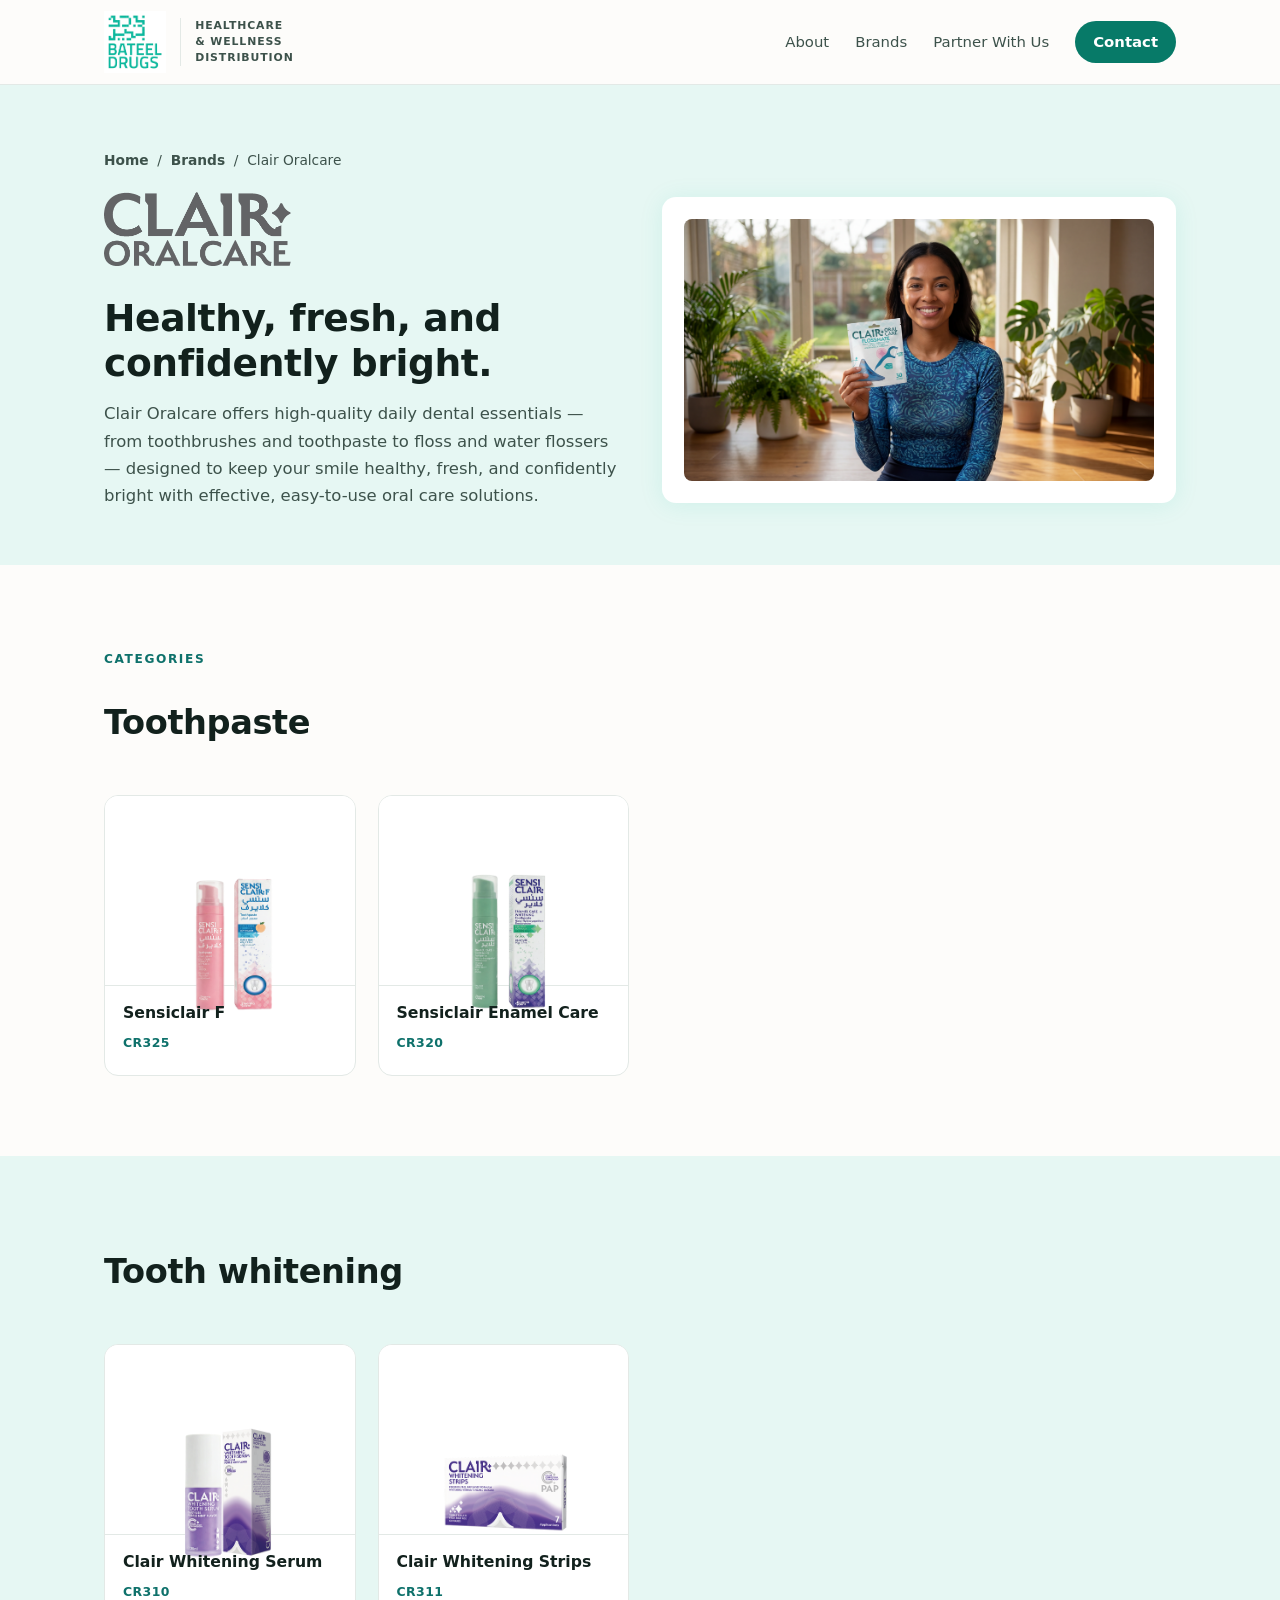
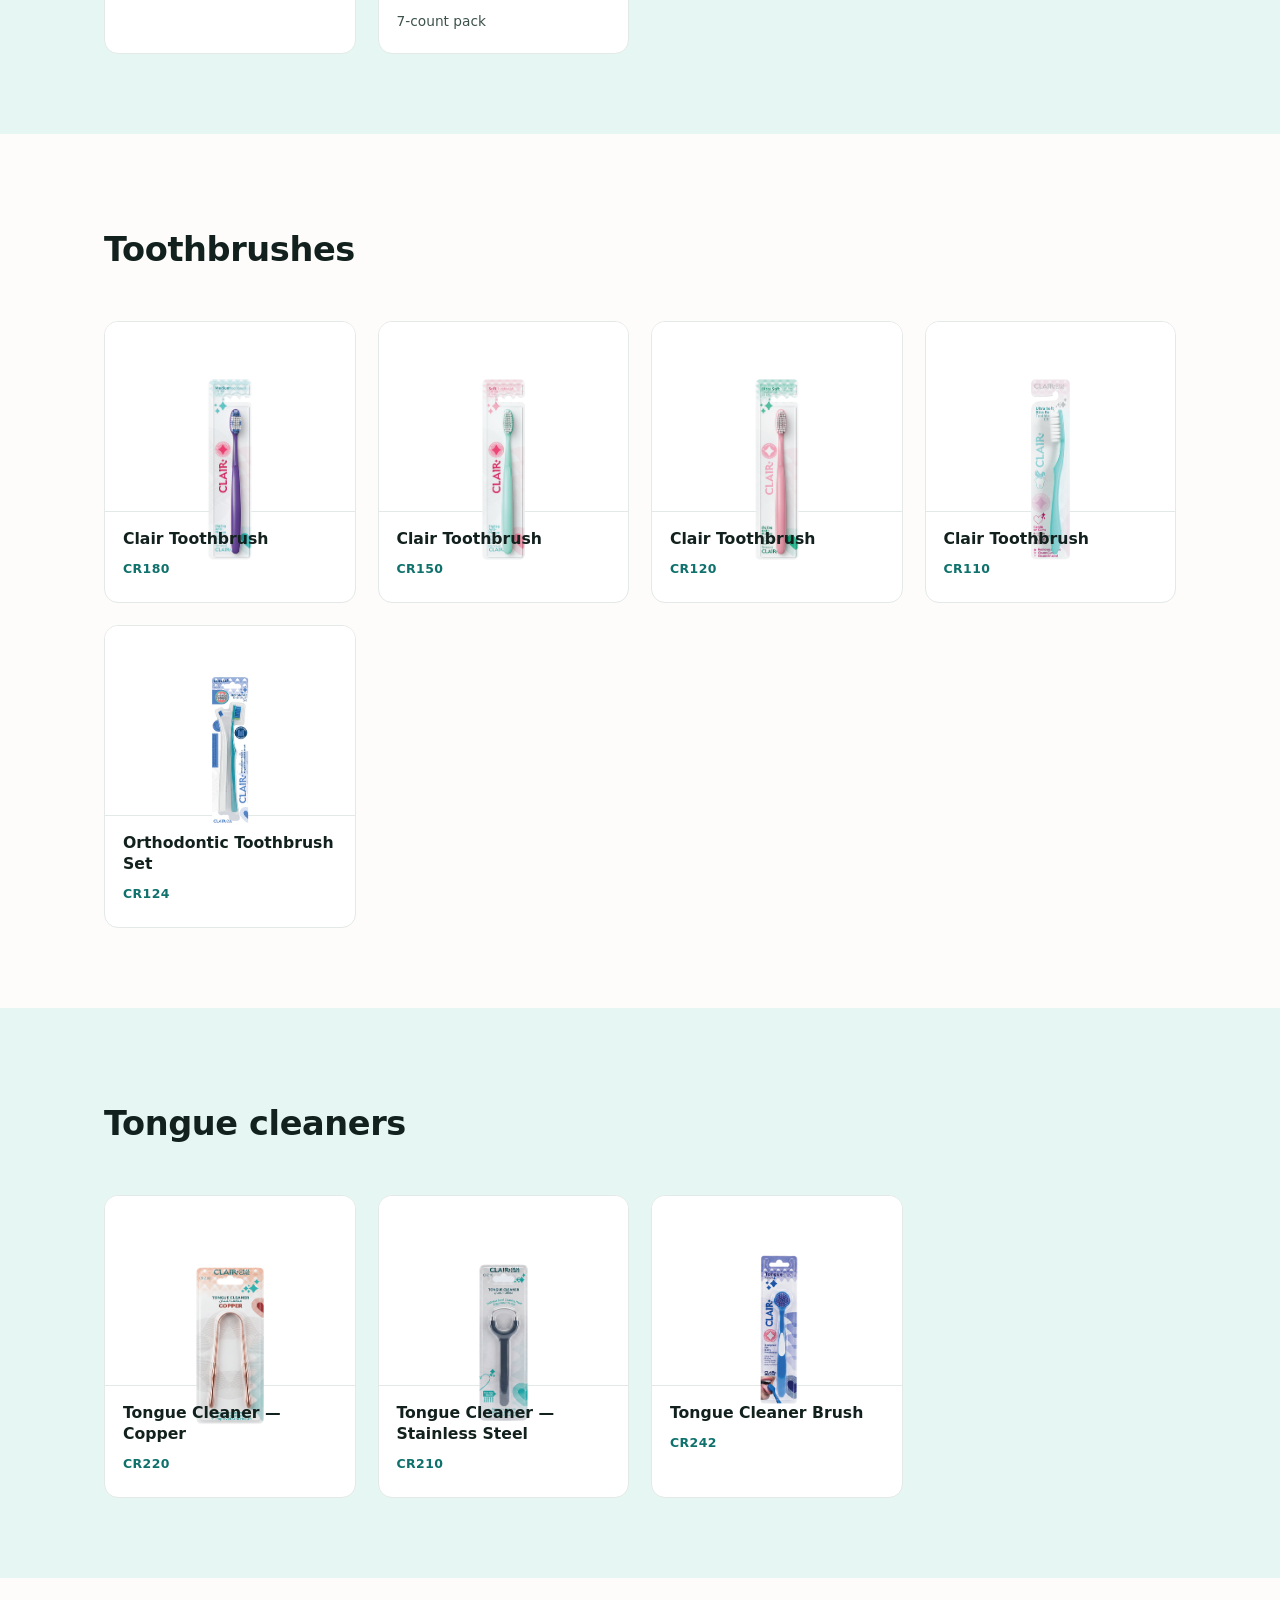
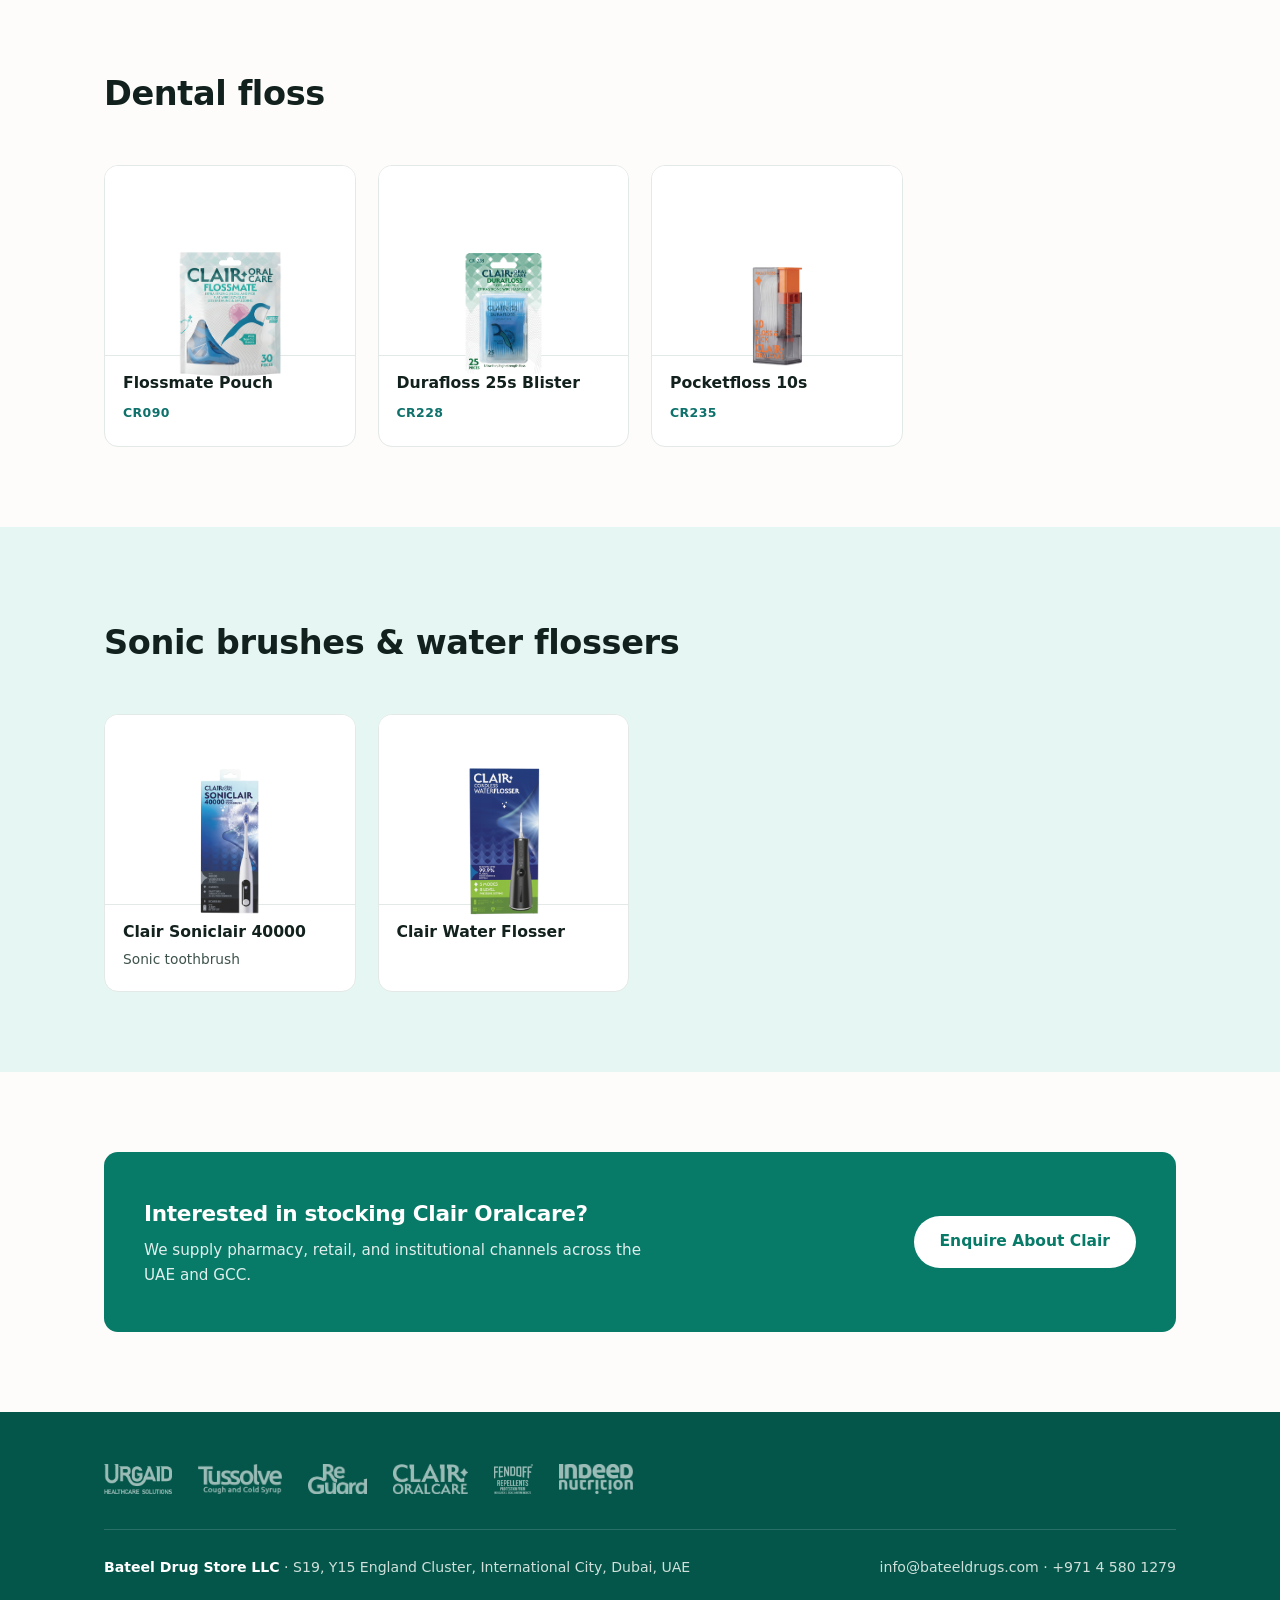
==== clair.html @ 85e7dc7b "Add brand detail pages with real logos, product photography and specs Six click-through pages (Urgai" ====
<!DOCTYPE html>
<html lang="en">
<head>
<meta charset="UTF-8">
<meta name="viewport" content="width=device-width, initial-scale=1.0">
<title>Clair Oralcare — Toothpaste, Brushes, Floss &amp; Water Flossers | Bateel Drug Store LLC</title>
<meta name="description" content="Clair Oralcare offers high-quality daily dental essentials — toothbrushes, toothpaste, whitening, tongue cleaners, floss, sonic brushes and water flossers.">
<link rel="icon" type="image/png" href="assets/favicon.png">
<link rel="stylesheet" href="assets/site.css">
<style>:root{--accent:#0e716b;--accent-tint:#e6f7f3}</style>
</head>
<body>

<header id="top">
  <div class="wrap nav">
    <a class="logo" href="index.html">
      <img src="assets/logo.png" alt="Bateel Drugs — Bateel Drug Store LLC">
      <small>Healthcare &amp; Wellness Distribution</small>
    </a>
    <nav class="links">
      <a href="index.html#about">About</a>
      <a href="index.html#brands">Brands</a>
      <a href="index.html#partner">Partner With Us</a>
      <a href="index.html#contact" class="cta">Contact</a>
    </nav>
  </div>
</header>

<section class="bhero">
  <div class="wrap">
    <div class="crumb"><a href="index.html">Home</a> &nbsp;/&nbsp; <a href="index.html#brands">Brands</a> &nbsp;/&nbsp; Clair Oralcare</div>
    <div class="bhero-grid">
      <div>
        <img class="blogo" src="assets/brands/clair.png" alt="Clair Oralcare">
        <h1>Healthy, fresh, and confidently bright.</h1>
        <p>
          Clair Oralcare offers high-quality daily dental essentials — from toothbrushes and toothpaste to floss
          and water flossers — designed to keep your smile healthy, fresh, and confidently bright with effective,
          easy-to-use oral care solutions.
        </p>
      </div>
      <div class="bhero-art">
        <img src="assets/img/clair-banner.png" alt="Clair Oralcare">
      </div>
    </div>
  </div>
</section>

<section>
  <div class="wrap">
    <div class="sec-head">
      <span class="eyebrow">Categories</span>
      <h2>Toothpaste</h2>
    </div>
    <div class="prod-grid">
      <div class="prod">
        <div class="ph"><img src="assets/p/clair-sensiclair-f.png" alt="Sensiclair F toothpaste"></div>
        <div class="info"><h3>Sensiclair F</h3><span class="sku">CR325</span></div>
      </div>
      <div class="prod">
        <div class="ph"><img src="assets/p/clair-sensiclair-en.png" alt="Sensiclair Enamel Care toothpaste"></div>
        <div class="info"><h3>Sensiclair Enamel Care</h3><span class="sku">CR320</span></div>
      </div>
    </div>
  </div>
</section>

<section class="band">
  <div class="wrap">
    <div class="sec-head"><h2>Tooth whitening</h2></div>
    <div class="prod-grid">
      <div class="prod">
        <div class="ph"><img src="assets/p/clair-whiten-serum.png" alt="Clair Whitening Serum"></div>
        <div class="info"><h3>Clair Whitening Serum</h3><span class="sku">CR310</span></div>
      </div>
      <div class="prod">
        <div class="ph"><img src="assets/p/clair-whiten-strips.png" alt="Clair Whitening Strips 7s"></div>
        <div class="info"><h3>Clair Whitening Strips</h3><span class="sku">CR311</span><p>7-count pack</p></div>
      </div>
    </div>
  </div>
</section>

<section>
  <div class="wrap">
    <div class="sec-head"><h2>Toothbrushes</h2></div>
    <div class="prod-grid">
      <div class="prod">
        <div class="ph"><img src="assets/p/clair-cr180.png" alt="Clair CR180 toothbrush"></div>
        <div class="info"><h3>Clair Toothbrush</h3><span class="sku">CR180</span></div>
      </div>
      <div class="prod">
        <div class="ph"><img src="assets/p/clair-cr150.png" alt="Clair CR150 toothbrush"></div>
        <div class="info"><h3>Clair Toothbrush</h3><span class="sku">CR150</span></div>
      </div>
      <div class="prod">
        <div class="ph"><img src="assets/p/clair-cr120.png" alt="Clair CR120 toothbrush"></div>
        <div class="info"><h3>Clair Toothbrush</h3><span class="sku">CR120</span></div>
      </div>
      <div class="prod">
        <div class="ph"><img src="assets/p/clair-cr110.png" alt="Clair CR110 toothbrush"></div>
        <div class="info"><h3>Clair Toothbrush</h3><span class="sku">CR110</span></div>
      </div>
      <div class="prod">
        <div class="ph"><img src="assets/p/clair-cr124-ortho.png" alt="Clair CR124 orthodontic toothbrush set"></div>
        <div class="info"><h3>Orthodontic Toothbrush Set</h3><span class="sku">CR124</span></div>
      </div>
    </div>
  </div>
</section>

<section class="band">
  <div class="wrap">
    <div class="sec-head"><h2>Tongue cleaners</h2></div>
    <div class="prod-grid">
      <div class="prod">
        <div class="ph"><img src="assets/p/clair-cr220-copper.png" alt="Clair CR220 copper tongue cleaner"></div>
        <div class="info"><h3>Tongue Cleaner — Copper</h3><span class="sku">CR220</span></div>
      </div>
      <div class="prod">
        <div class="ph"><img src="assets/p/clair-cr210-steel.png" alt="Clair CR210 stainless steel tongue cleaner"></div>
        <div class="info"><h3>Tongue Cleaner — Stainless Steel</h3><span class="sku">CR210</span></div>
      </div>
      <div class="prod">
        <div class="ph"><img src="assets/p/clair-cr242-brush.png" alt="Clair CR242 tongue cleaner brush"></div>
        <div class="info"><h3>Tongue Cleaner Brush</h3><span class="sku">CR242</span></div>
      </div>
    </div>
  </div>
</section>

<section>
  <div class="wrap">
    <div class="sec-head"><h2>Dental floss</h2></div>
    <div class="prod-grid">
      <div class="prod">
        <div class="ph"><img src="assets/p/clair-cr090-flossmate.png" alt="Clair CR090 Flossmate pouch"></div>
        <div class="info"><h3>Flossmate Pouch</h3><span class="sku">CR090</span></div>
      </div>
      <div class="prod">
        <div class="ph"><img src="assets/p/clair-cr228-durafloss.png" alt="Clair CR228 Durafloss 25s blister"></div>
        <div class="info"><h3>Durafloss 25s Blister</h3><span class="sku">CR228</span></div>
      </div>
      <div class="prod">
        <div class="ph"><img src="assets/p/clair-cr235-pocket.png" alt="Clair CR235 Pocketfloss 10s"></div>
        <div class="info"><h3>Pocketfloss 10s</h3><span class="sku">CR235</span></div>
      </div>
    </div>
  </div>
</section>

<section class="band">
  <div class="wrap">
    <div class="sec-head"><h2>Sonic brushes &amp; water flossers</h2></div>
    <div class="prod-grid">
      <div class="prod">
        <div class="ph"><img src="assets/p/clair-soniclair.png" alt="Clair Soniclair 40000 sonic toothbrush"></div>
        <div class="info"><h3>Clair Soniclair 40000</h3><p>Sonic toothbrush</p></div>
      </div>
      <div class="prod">
        <div class="ph"><img src="assets/p/clair-waterflosser.png" alt="Clair Water Flosser"></div>
        <div class="info"><h3>Clair Water Flosser</h3></div>
      </div>
    </div>
  </div>
</section>

<section>
  <div class="wrap">
    <div class="partner-cta">
      <div>
        <h3>Interested in stocking Clair Oralcare?</h3>
        <p>We supply pharmacy, retail, and institutional channels across the UAE and GCC.</p>
      </div>
      <a class="btn" href="mailto:info@bateeldrugs.com?subject=Clair%20Oralcare%20Enquiry">Enquire About Clair</a>
    </div>
  </div>
</section>

<footer>
  <div class="wrap">
    <div class="foot-brands">
      <a href="urgaid.html"><img src="assets/brands/urgaid.png" alt="Urgaid"></a>
      <a href="tussolve.html"><img src="assets/brands/tussolve.png" alt="Tussolve"></a>
      <a href="reguard.html"><img src="assets/brands/reguard.png" alt="ReGuard"></a>
      <a href="clair.html"><img src="assets/brands/clair.png" alt="Clair Oralcare"></a>
      <a href="fendoff.html"><img src="assets/brands/fendoff.png" alt="FendOff"></a>
      <a href="indeed.html"><img src="assets/brands/indeed.png" alt="Indeed Nutrition"></a>
    </div>
    <div class="foot">
      <div><b>Bateel Drug Store LLC</b> · S19, Y15 England Cluster, International City, Dubai, UAE</div>
      <div><a href="mailto:info@bateeldrugs.com">info@bateeldrugs.com</a> · <a href="tel:+97145801279">+971 4 580 1279</a></div>
    </div>
  </div>
</footer>

</body>
</html>
---- assets/site.css ----
:root{
  --ink:#12211d;
  --ink-soft:#3d524b;
  --brand:#09b89d;
  --teal:#077a68;
  --teal-deep:#05564a;
  --teal-tint:#e6f7f3;
  --gold:#09b89d;
  --gold-soft:#e6f7f3;
  --paper:#fdfcfa;
  --card:#ffffff;
  --line:#e3e9e6;
  --radius:14px;
  --shadow:0 2px 24px rgba(9,184,157,.10);
  --accent:var(--teal);
  --accent-tint:var(--teal-tint);
}
*{margin:0;padding:0;box-sizing:border-box}
html{scroll-behavior:smooth}
body{
  font-family:"Segoe UI",system-ui,-apple-system,"Helvetica Neue",Arial,sans-serif;
  color:var(--ink);background:var(--paper);line-height:1.65;
  -webkit-font-smoothing:antialiased;
}
img{max-width:100%}
a{color:var(--teal);text-decoration:none}
.wrap{max-width:1120px;margin:0 auto;padding:0 24px}

/* ---------- header ---------- */
header{
  position:sticky;top:0;z-index:50;
  background:rgba(253,252,250,.94);backdrop-filter:blur(10px);
  border-bottom:1px solid var(--line);
}
.nav{display:flex;align-items:center;justify-content:space-between;height:84px;gap:16px}
.logo{display:flex;align-items:center;gap:14px;color:var(--ink)}
.logo img{height:62px;width:auto;display:block;flex:none}
.logo small{
  display:block;font-size:.68rem;font-weight:600;color:var(--ink-soft);
  letter-spacing:.9px;text-transform:uppercase;max-width:9.5em;line-height:1.45;
  border-left:1px solid var(--line);padding-left:14px;
}
nav.links{display:flex;gap:26px;font-size:.93rem;font-weight:500;align-items:center}
nav.links a{color:var(--ink-soft)}
nav.links a:hover{color:var(--teal)}
.cta{
  background:var(--teal);color:#fff !important;padding:9px 18px;border-radius:999px;
  font-weight:600;transition:background .2s;
}
.cta:hover{background:var(--teal-deep)}
@media(max-width:860px){nav.links a:not(.cta){display:none}}
@media(max-width:560px){.logo small{display:none}.logo img{height:54px}}

/* ---------- buttons ---------- */
.btn{
  display:inline-block;padding:13px 26px;border-radius:999px;font-weight:600;
  font-size:.97rem;transition:all .2s;
}
.btn-primary{background:var(--teal);color:#fff}
.btn-primary:hover{background:var(--teal-deep)}
.btn-ghost{border:1.5px solid var(--teal);color:var(--teal)}
.btn-ghost:hover{background:var(--teal-tint)}

/* ---------- sections ---------- */
section{padding:80px 0}
.eyebrow{
  display:inline-block;font-size:.76rem;font-weight:700;letter-spacing:1.6px;
  text-transform:uppercase;color:var(--accent);margin-bottom:18px;
}
.sec-head{max-width:44em;margin-bottom:44px}
.sec-head h2{font-size:clamp(1.5rem,2.8vw,2.1rem);letter-spacing:-.4px;margin:8px 0 12px}
.sec-head p{color:var(--ink-soft)}
.band{background:var(--teal-tint)}

/* ---------- home hero ---------- */
.hero{
  background:
    radial-gradient(900px 420px at 85% -10%,rgba(9,184,157,.18),transparent 60%),
    radial-gradient(800px 500px at -10% 110%,rgba(9,184,157,.10),transparent 55%),
    var(--paper);
  padding:80px 0 68px;
}
.hero-grid{display:grid;grid-template-columns:1.15fr .85fr;gap:48px;align-items:center}
@media(max-width:900px){.hero-grid{grid-template-columns:1fr;gap:32px}}
.hero h1{
  font-size:clamp(2rem,4.4vw,3.15rem);line-height:1.14;letter-spacing:-.5px;font-weight:800;
}
.hero h1 em{font-style:normal;color:var(--teal)}
.hero p.lede{max-width:38em;margin:22px 0 32px;font-size:1.08rem;color:var(--ink-soft)}
.hero-actions{display:flex;gap:14px;flex-wrap:wrap}
.hero-art img{border-radius:var(--radius);box-shadow:var(--shadow);width:100%}
.hero-stats{display:flex;gap:44px;margin-top:52px;flex-wrap:wrap}
.stat b{display:block;font-size:1.7rem;color:var(--teal);letter-spacing:-.5px}
.stat span{font-size:.87rem;color:var(--ink-soft)}

/* ---------- pillars ---------- */
.about-grid{display:grid;grid-template-columns:repeat(auto-fit,minmax(250px,1fr));gap:22px}
.pillar{
  background:var(--card);border:1px solid var(--line);border-radius:var(--radius);
  padding:28px 26px;box-shadow:var(--shadow);
}
.pillar .ico{
  width:44px;height:44px;border-radius:12px;background:var(--teal-tint);
  display:grid;place-items:center;font-size:1.25rem;margin-bottom:16px;
}
.pillar h3{font-size:1.05rem;margin-bottom:8px}
.pillar p{font-size:.93rem;color:var(--ink-soft)}

/* ---------- brand cards (home) ---------- */
.brand-grid{display:grid;grid-template-columns:repeat(auto-fit,minmax(320px,1fr));gap:24px}
.brand{
  background:var(--card);border:1px solid var(--line);border-radius:var(--radius);
  padding:0;box-shadow:var(--shadow);display:flex;flex-direction:column;overflow:hidden;
  transition:transform .2s,box-shadow .2s;color:inherit;
}
.brand:hover{transform:translateY(-4px);box-shadow:0 10px 34px rgba(9,184,157,.20)}
.brand .shot{
  background:var(--bt,var(--teal-tint));height:172px;display:grid;place-items:center;padding:18px;
}
.brand .shot img{max-height:100%;width:auto;object-fit:contain}
.brand .body{padding:24px 26px 26px;display:flex;flex-direction:column;flex:1}
.brand .logo-row{height:38px;margin-bottom:12px;display:flex;align-items:center}
.brand .logo-row img{max-height:38px;width:auto}
.brand .tag{font-size:.8rem;color:var(--bc,var(--teal));font-weight:700;letter-spacing:.3px;display:block;margin-bottom:10px}
.brand p{font-size:.94rem;color:var(--ink-soft);margin-bottom:14px}
.brand ul{
  list-style:none;font-size:.85rem;color:var(--ink-soft);
  display:flex;flex-wrap:wrap;gap:7px;margin:0 0 18px;
}
.brand ul li{background:var(--teal-tint);border-radius:999px;padding:4px 11px}
.brand .more{
  margin-top:auto;font-weight:700;font-size:.9rem;color:var(--bc,var(--teal));
  display:inline-flex;align-items:center;gap:7px;
}
.brand:hover .more span{transform:translateX(4px)}
.brand .more span{transition:transform .2s;display:inline-block}

/* ---------- brand detail page ---------- */
.bhero{padding:64px 0 56px;background:var(--accent-tint)}
.bhero-grid{display:grid;grid-template-columns:1fr 1fr;gap:44px;align-items:center}
@media(max-width:880px){.bhero-grid{grid-template-columns:1fr;gap:28px}}
.bhero .blogo{height:74px;width:auto;margin-bottom:22px}
.bhero h1{font-size:clamp(1.6rem,3.2vw,2.35rem);letter-spacing:-.4px;margin-bottom:14px;line-height:1.2}
.bhero p{color:var(--ink-soft);font-size:1.03rem;max-width:36em}
.bhero-art{background:#fff;border-radius:var(--radius);padding:22px;box-shadow:var(--shadow)}
.bhero-art img{display:block;width:100%;border-radius:8px}
.crumb{font-size:.86rem;color:var(--ink-soft);margin-bottom:20px}
.crumb a{color:var(--ink-soft);font-weight:600}
.crumb a:hover{color:var(--accent)}

.prod-grid{display:grid;grid-template-columns:repeat(auto-fill,minmax(230px,1fr));gap:22px}
.prod{
  background:var(--card);border:1px solid var(--line);border-radius:var(--radius);
  overflow:hidden;display:flex;flex-direction:column;transition:transform .2s,box-shadow .2s;
}
.prod:hover{transform:translateY(-3px);box-shadow:var(--shadow)}
.prod .ph{height:190px;background:#fff;display:grid;place-items:center;padding:16px;border-bottom:1px solid var(--line)}
.prod .ph img{max-height:100%;max-width:100%;object-fit:contain}
.prod .info{padding:16px 18px 20px}
.prod h3{font-size:.98rem;line-height:1.35;margin-bottom:6px}
.prod .sku{font-size:.78rem;color:var(--accent);font-weight:700;letter-spacing:.4px}
.prod p{font-size:.86rem;color:var(--ink-soft);margin-top:6px}

.feat-grid{display:grid;grid-template-columns:repeat(auto-fit,minmax(220px,1fr));gap:20px}
.feat{background:var(--card);border:1px solid var(--line);border-radius:var(--radius);padding:24px 22px}
.feat h3{font-size:1rem;margin-bottom:7px;color:var(--accent)}
.feat p{font-size:.9rem;color:var(--ink-soft)}

.split{display:grid;grid-template-columns:1fr 1fr;gap:40px;align-items:center}
@media(max-width:880px){.split{grid-template-columns:1fr;gap:26px}}
.split img{border-radius:var(--radius);width:100%}

table.dose{width:100%;border-collapse:collapse;font-size:.92rem;background:var(--card);
  border:1px solid var(--line);border-radius:var(--radius);overflow:hidden}
table.dose th,table.dose td{padding:13px 16px;text-align:left;border-bottom:1px solid var(--line)}
table.dose th{background:var(--accent-tint);font-size:.8rem;text-transform:uppercase;letter-spacing:.8px;color:var(--ink)}
table.dose tr:last-child td{border-bottom:none}
.tbl-scroll{overflow-x:auto}
.note{font-size:.85rem;color:var(--ink-soft);margin-top:16px;padding:16px 18px;
  background:var(--card);border:1px solid var(--line);border-left:3px solid var(--accent);border-radius:8px}

/* ---------- partner + contact ---------- */
.partner-grid{display:grid;grid-template-columns:repeat(auto-fit,minmax(230px,1fr));gap:22px;margin-bottom:40px}
.model{background:rgba(255,255,255,.75);border:1px solid var(--line);border-radius:var(--radius);padding:26px 24px}
.model h3{font-size:1rem;margin-bottom:8px;color:var(--teal-deep)}
.model p{font-size:.9rem;color:var(--ink-soft)}
.partner-cta{
  background:var(--teal);color:#fff;border-radius:var(--radius);padding:44px 40px;
  display:flex;align-items:center;justify-content:space-between;gap:24px;flex-wrap:wrap;
}
.partner-cta h3{font-size:1.35rem;letter-spacing:-.3px;margin-bottom:6px}
.partner-cta p{opacity:.88;font-size:.95rem;max-width:34em}
.partner-cta .btn{background:#fff;color:var(--teal)}
.partner-cta .btn:hover{background:var(--gold-soft)}

.contact-grid{display:grid;grid-template-columns:repeat(auto-fit,minmax(250px,1fr));gap:22px}
.c-card{background:var(--card);border:1px solid var(--line);border-radius:var(--radius);
  padding:26px 24px;box-shadow:var(--shadow)}
.c-card h3{font-size:.8rem;text-transform:uppercase;letter-spacing:1.2px;color:var(--teal);margin-bottom:10px}
.c-card p{font-size:.98rem}
.c-card a{font-weight:600}

/* ---------- footer ---------- */
footer{background:var(--teal-deep);color:#cfe0db;padding:52px 0 40px;font-size:.88rem}
.foot-brands{display:flex;flex-wrap:wrap;gap:26px;align-items:center;
  padding-bottom:28px;margin-bottom:26px;border-bottom:1px solid rgba(255,255,255,.15)}
.foot-brands img{height:30px;width:auto;opacity:.6;filter:brightness(0) invert(1);transition:opacity .2s}
.foot-brands a:hover img{opacity:1}
.foot{display:flex;justify-content:space-between;gap:20px;flex-wrap:wrap;align-items:center}
footer b{color:#fff}
footer a{color:#cfe0db}
footer a:hover{color:#fff}
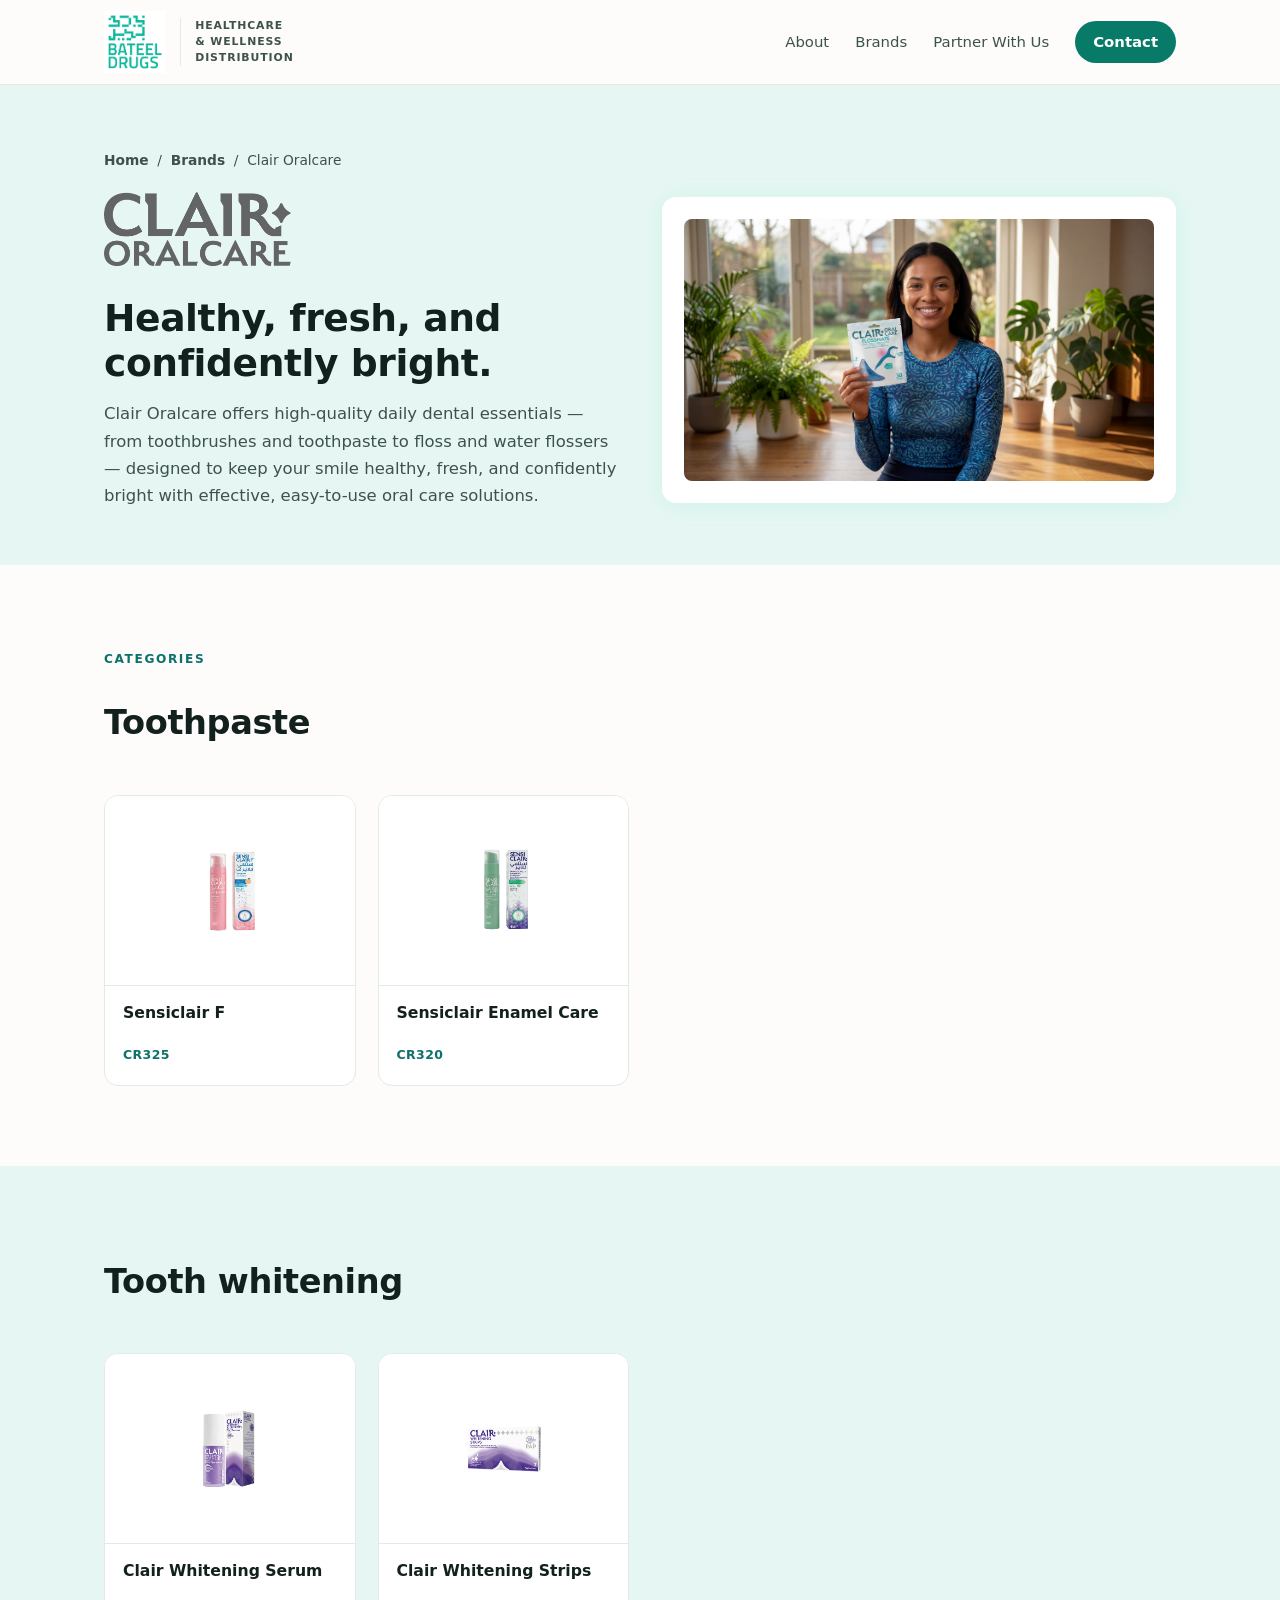
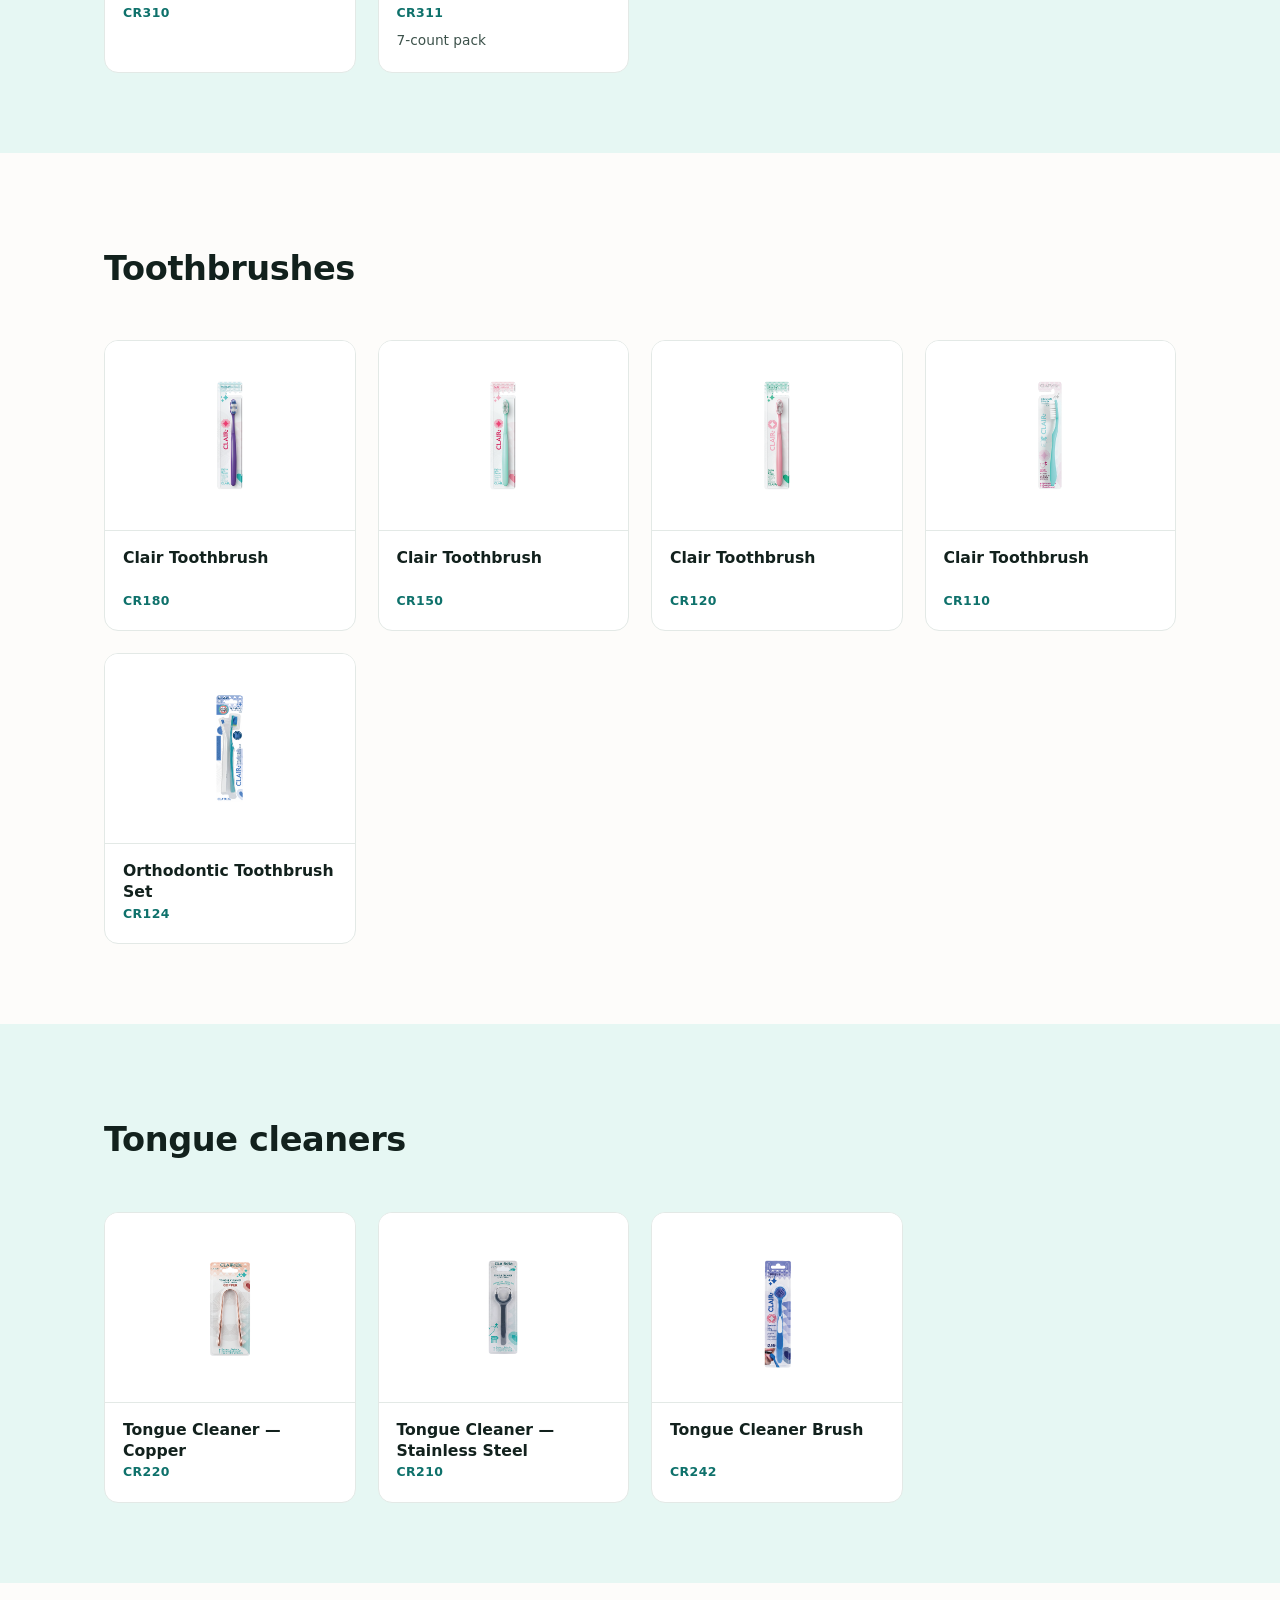
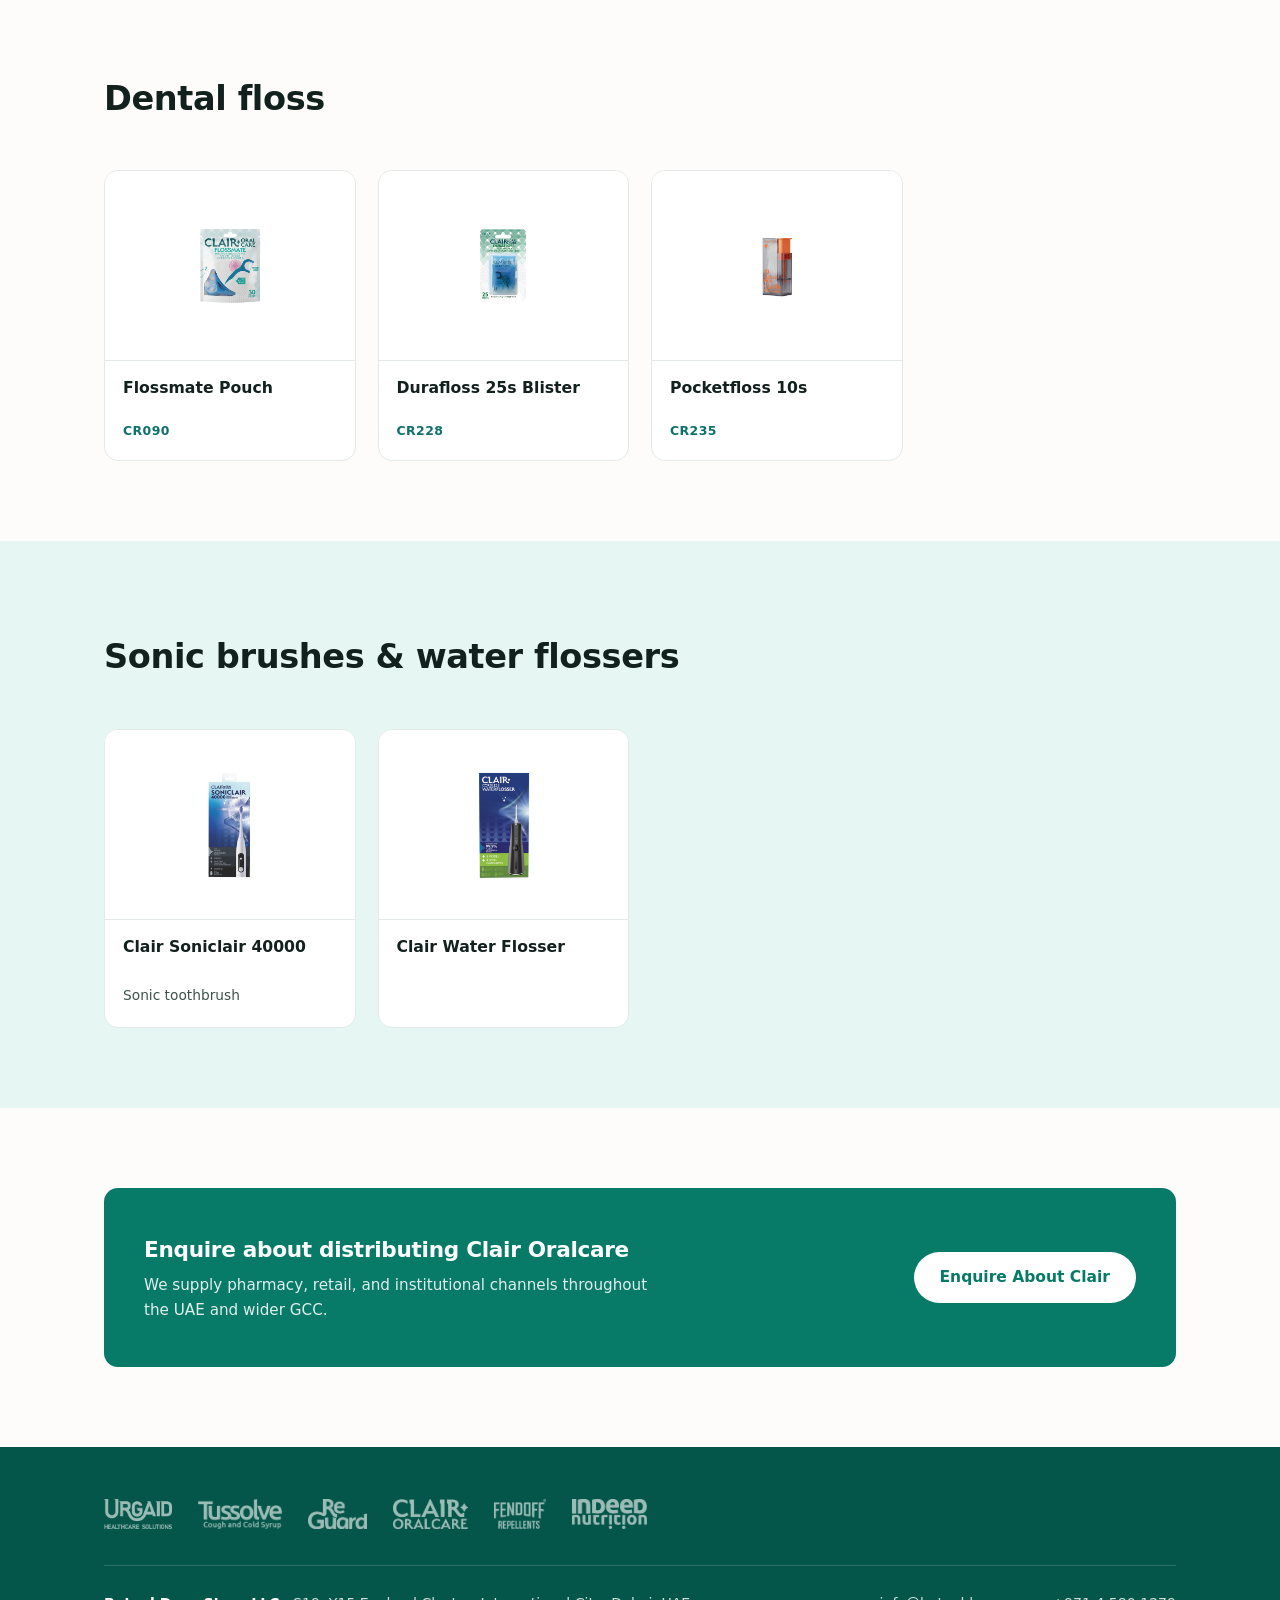
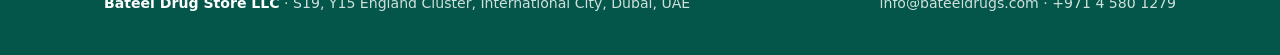
==== commit 2b4a94fb: "Add hero slideshow, remove keyword pills, tighten copy register - Restore the original site's rotati" ====
--- a/clair.html
+++ b/clair.html
@@ -169,8 +169,8 @@
   <div class="wrap">
     <div class="partner-cta">
       <div>
-        <h3>Interested in stocking Clair Oralcare?</h3>
-        <p>We supply pharmacy, retail, and institutional channels across the UAE and GCC.</p>
+        <h3>Enquire about distributing Clair Oralcare</h3>
+        <p>We supply pharmacy, retail, and institutional channels throughout the UAE and wider GCC.</p>
       </div>
       <a class="btn" href="mailto:info@bateeldrugs.com?subject=Clair%20Oralcare%20Enquiry">Enquire About Clair</a>
     </div>
--- a/assets/site.css
+++ b/assets/site.css
@@ -89,6 +89,30 @@
 .hero p.lede{max-width:38em;margin:22px 0 32px;font-size:1.08rem;color:var(--ink-soft)}
 .hero-actions{display:flex;gap:14px;flex-wrap:wrap}
 .hero-art img{border-radius:var(--radius);box-shadow:var(--shadow);width:100%}
+
+/* ---------- hero slideshow ---------- */
+.slideshow{position:relative;border-radius:var(--radius);overflow:hidden;
+  box-shadow:var(--shadow);background:#fff}
+.slides{position:relative;aspect-ratio:1100/613}
+.slide{position:absolute;inset:0;margin:0;opacity:0;transition:opacity .9s ease}
+.slide.is-active{opacity:1}
+.slide img{width:100%;height:100%;object-fit:cover;display:block;
+  border-radius:0;box-shadow:none}
+/* slides range from white-background packshots to dark outdoor photography,
+   so the dots sit on their own scrim to stay visible on both */
+.dots{position:absolute;left:50%;transform:translateX(-50%);bottom:14px;
+  display:flex;align-items:center;gap:8px;padding:7px 11px;border-radius:999px;
+  background:rgba(18,33,29,.38);backdrop-filter:blur(4px)}
+.dot{width:8px;height:8px;padding:0;border:0;border-radius:999px;cursor:pointer;
+  background:rgba(255,255,255,.55);
+  transition:width .3s ease,background .3s ease}
+.dot:hover{background:#fff}
+.dot.is-active{width:24px;background:#fff}
+.dot:focus-visible{outline:2px solid #fff;outline-offset:2px}
+@media(prefers-reduced-motion:reduce){
+  .slide{transition:none}
+  .dot{transition:none}
+}
 .hero-stats{display:flex;gap:44px;margin-top:52px;flex-wrap:wrap}
 .stat b{display:block;font-size:1.7rem;color:var(--teal);letter-spacing:-.5px}
 .stat span{font-size:.87rem;color:var(--ink-soft)}
@@ -115,19 +139,17 @@
 }
 .brand:hover{transform:translateY(-4px);box-shadow:0 10px 34px rgba(9,184,157,.20)}
 .brand .shot{
-  background:var(--bt,var(--teal-tint));height:172px;display:grid;place-items:center;padding:18px;
-}
-.brand .shot img{max-height:100%;width:auto;object-fit:contain}
+  background:var(--bt,var(--teal-tint));height:172px;padding:18px;overflow:hidden;
+}
+/* height+width 100% with contain so portrait art can never overflow the tile */
+.brand .shot img{display:block;height:100%;width:100%;object-fit:contain}
 .brand .body{padding:24px 26px 26px;display:flex;flex-direction:column;flex:1}
-.brand .logo-row{height:38px;margin-bottom:12px;display:flex;align-items:center}
-.brand .logo-row img{max-height:38px;width:auto}
+/* fixed row height keeps every card's copy on the same baseline, whatever the
+   logo's aspect ratio (FendOff's is a tall stacked lockup) */
+.brand .logo-row{height:46px;margin-bottom:12px;display:flex;align-items:center}
+.brand .logo-row img{max-height:46px;max-width:100%;width:auto}
 .brand .tag{font-size:.8rem;color:var(--bc,var(--teal));font-weight:700;letter-spacing:.3px;display:block;margin-bottom:10px}
-.brand p{font-size:.94rem;color:var(--ink-soft);margin-bottom:14px}
-.brand ul{
-  list-style:none;font-size:.85rem;color:var(--ink-soft);
-  display:flex;flex-wrap:wrap;gap:7px;margin:0 0 18px;
-}
-.brand ul li{background:var(--teal-tint);border-radius:999px;padding:4px 11px}
+.brand p{font-size:.94rem;color:var(--ink-soft);margin-bottom:18px}
 .brand .more{
   margin-top:auto;font-weight:700;font-size:.9rem;color:var(--bc,var(--teal));
   display:inline-flex;align-items:center;gap:7px;
@@ -154,11 +176,14 @@
   overflow:hidden;display:flex;flex-direction:column;transition:transform .2s,box-shadow .2s;
 }
 .prod:hover{transform:translateY(-3px);box-shadow:var(--shadow)}
-.prod .ph{height:190px;background:#fff;display:grid;place-items:center;padding:16px;border-bottom:1px solid var(--line)}
-.prod .ph img{max-height:100%;max-width:100%;object-fit:contain}
-.prod .info{padding:16px 18px 20px}
-.prod h3{font-size:.98rem;line-height:1.35;margin-bottom:6px}
-.prod .sku{font-size:.78rem;color:var(--accent);font-weight:700;letter-spacing:.4px}
+.prod .ph{height:190px;background:#fff;padding:16px;border-bottom:1px solid var(--line);overflow:hidden}
+.prod .ph img{display:block;height:100%;width:100%;object-fit:contain}
+.prod .info{padding:16px 18px 20px;display:flex;flex-direction:column}
+/* reserve two lines for the name and one for the code, so the description
+   starts at the same height on every card in a row */
+.prod h3{font-size:.98rem;line-height:1.35;min-height:2.7em}
+.prod .sku{display:block;font-size:.78rem;color:var(--accent);font-weight:700;
+  letter-spacing:.4px;line-height:1.5;min-height:1.5em;margin-top:2px}
 .prod p{font-size:.86rem;color:var(--ink-soft);margin-top:6px}
 
 .feat-grid{display:grid;grid-template-columns:repeat(auto-fit,minmax(220px,1fr));gap:20px}
